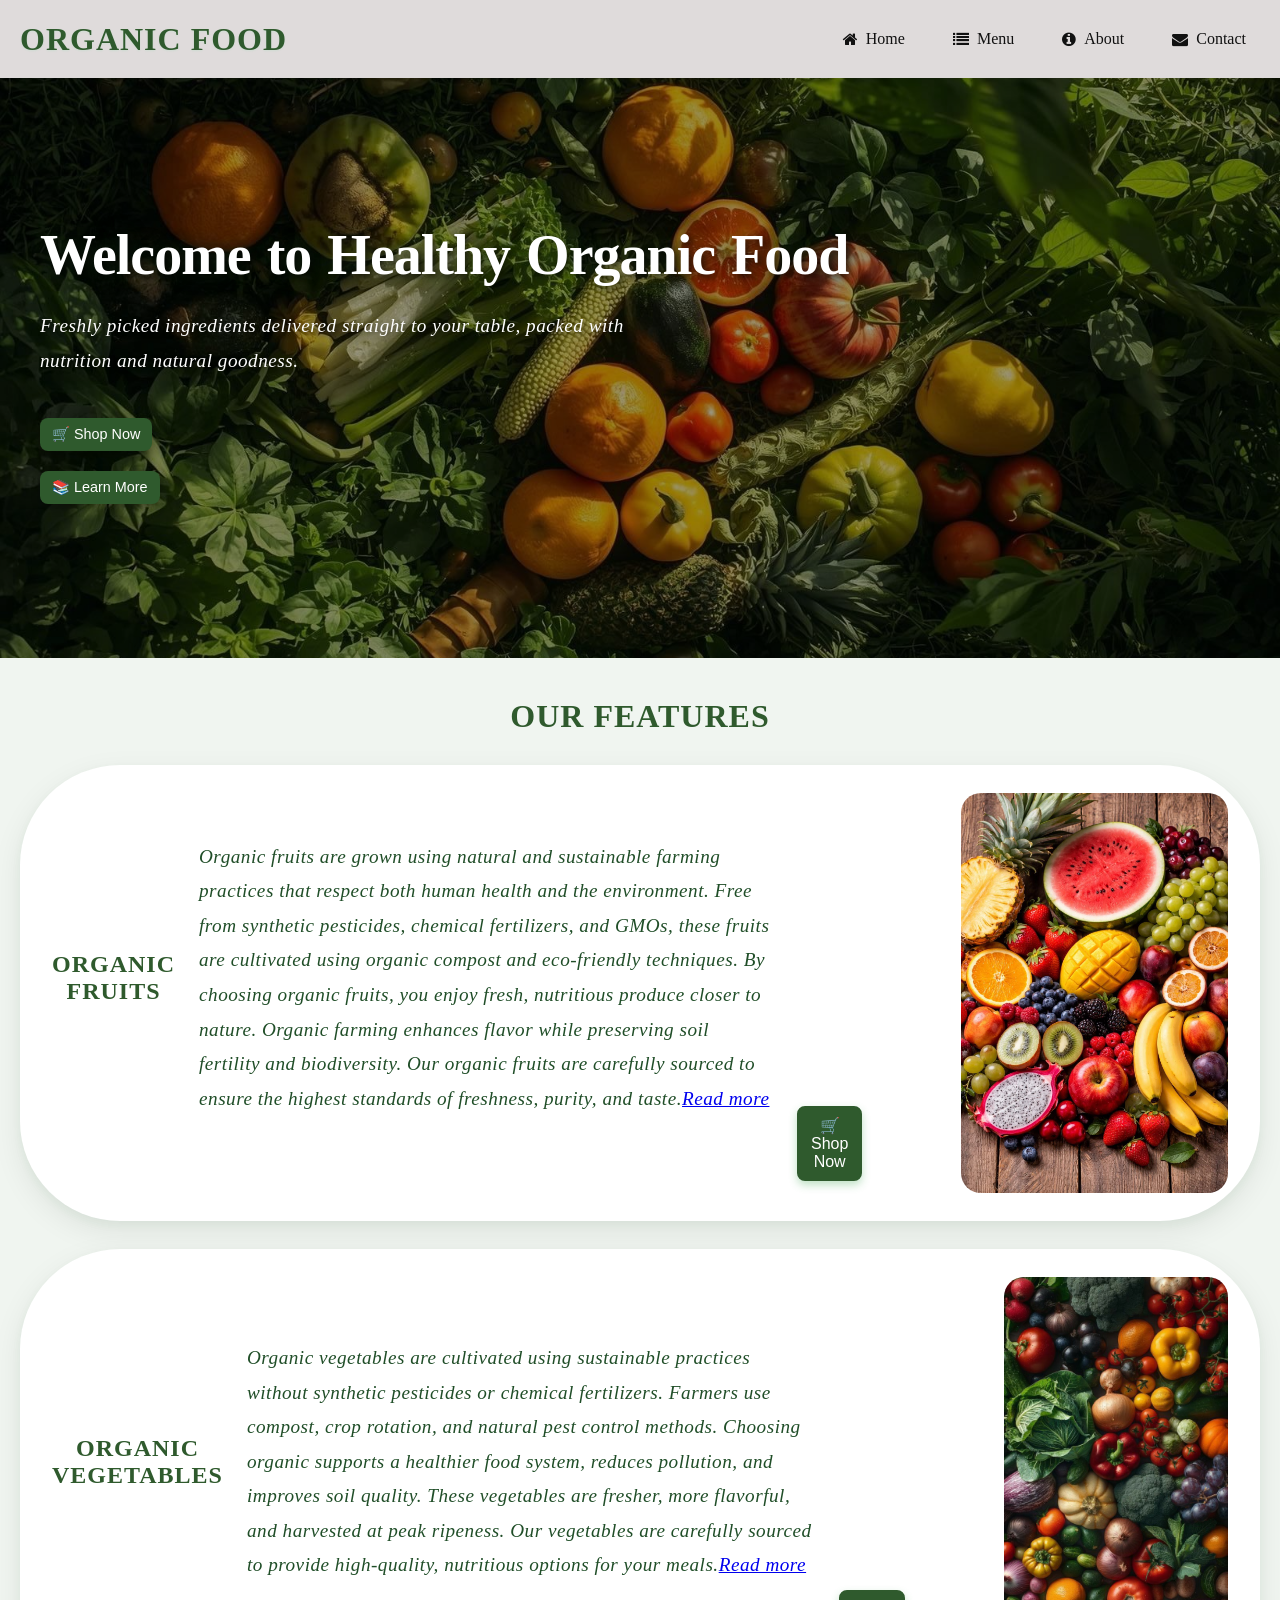
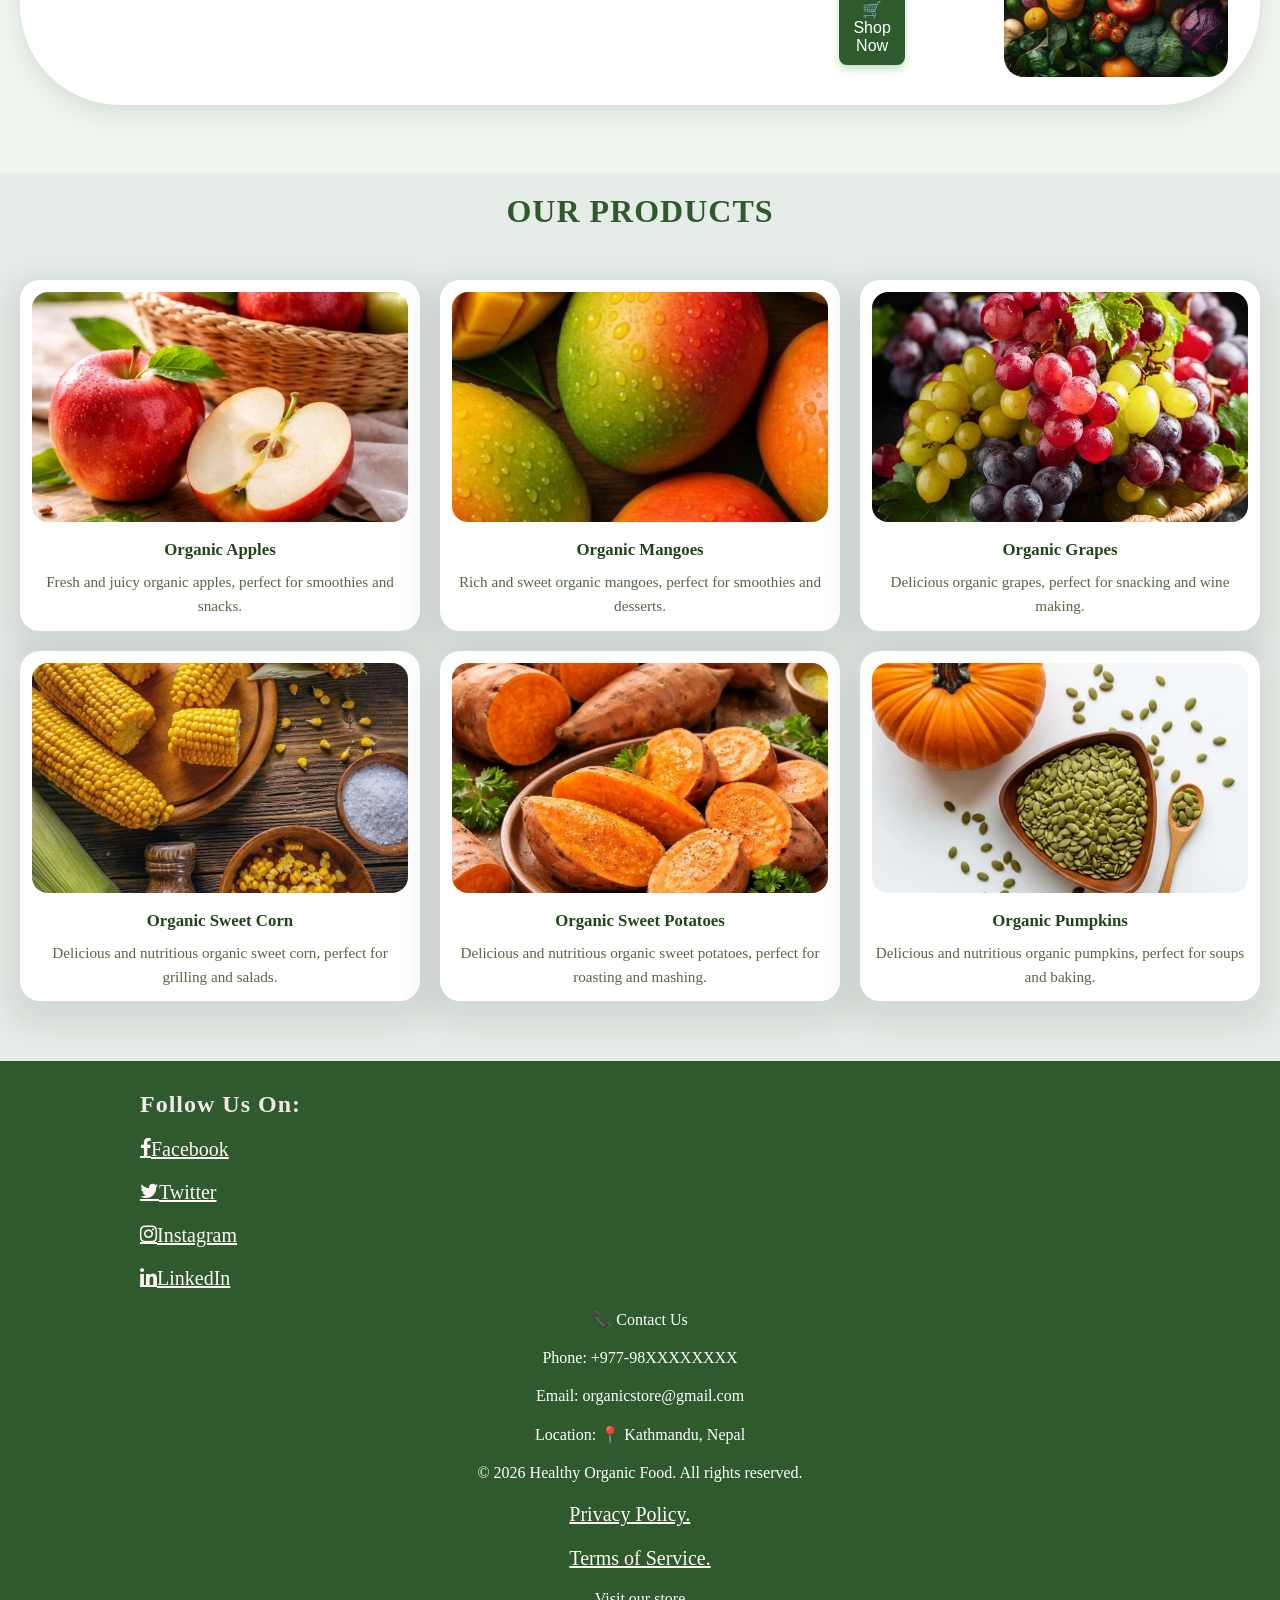
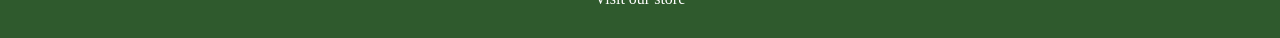
==== food website/index.html @ 2adfb63e "Add files via upload" ====
<!DOCTYPE html>
<html lang="en">
<head>
    <meta charset="UTF-8">
    <meta name="viewport" content="width=device-width, initial-scale=1.0">
    <title>Food website of Darsu</title>
    <link rel="stylesheet" href="style.css">
    <link rel="stylesheet" href="https://cdnjs.cloudflare.com/ajax/libs/font-awesome/4.7.0/css/font-awesome.min.css">
</head>
<body>

    <header>
        <div class="container">
            <div class="logo">
                <h1>Organic Food</h1>
            </div>
            <nav>
                <ul>
                    <li><a href="#"><i class="fa fa-home"></i> Home</a></li>
                    <li><a href="#"><i class="fa fa-list"></i> Menu</a></li>
                    <li><a href="#"><i class="fa fa-info-circle"></i> About</a></li>
                    <li><a href="#"><i class="fa fa-envelope"></i> Contact</a></li>
                </ul>
            </nav>
        </div>
    </header>


    <section class="hero">
        <div class="container">
            <h1>Welcome to Healthy Organic Food</h1>
            <p>Freshly picked ingredients delivered straight to your table, packed with nutrition and natural goodness.</p>
            <a href="#" class="btn">
                <button>🛒 Shop Now</button>
            </a>
            <a href="#" class="btn">
                <button>📚 Learn More</button>
            </a>
            <img src="healty food.jpeg" alt="Fresh organic vegetables" class="hero-image">
        </div>
    </section>

    <section class="features">
    <div class="features-container">
        <h2>Our Features</h2>
        <div class="features-cart">
            <h3>Organic Fruits</h3>
            <p>
                Organic fruits are grown using natural and sustainable farming practices that respect both human health and the environment. Free from synthetic pesticides, chemical fertilizers, and GMOs, these fruits are cultivated using organic compost and eco-friendly techniques.

                By choosing organic fruits, you enjoy fresh, nutritious produce closer to nature. Organic farming enhances flavor while preserving soil fertility and biodiversity.

                Our organic fruits are carefully sourced to ensure the highest standards of freshness, purity, and taste.<a href="#">Read more</a>
            </p>
            <a href="#" class="btn"><button>🛒Shop Now</button></a>
            <img src="Fruitssss.jpeg" alt="Fresh organic fruits" class="features-image">
        </div>

        <div class="features-cart">
            <h3>Organic Vegetables</h3>
            <p>
                Organic vegetables are cultivated using sustainable practices without synthetic pesticides or chemical fertilizers. Farmers use compost, crop rotation, and natural pest control methods.

                Choosing organic supports a healthier food system, reduces pollution, and improves soil quality. These vegetables are fresher, more flavorful, and harvested at peak ripeness.

                Our vegetables are carefully sourced to provide high-quality, nutritious options for your meals.<a href="#">Read more</a>
            </p>
            <a href="#" class="btn"><button>🛒Shop Now</button></a>
            <img src="Vegatblesssssss.jpeg" alt="Fresh organic vegetables" class="features-image">
        </div>
    </div>
</section>

<section class="product">
    <div class="container">
        <h2>Our Products</h2>
        <div class="product-list">
            <div class="product-Cart">
                <img src="Apple.jpeg" alt="Organic Apples">
                <h3>Organic Apples</h3>
                <p>Fresh and juicy organic apples, perfect for smoothies and snacks.</p>
            </div>
            <div class="product-Cart">
                <img src="Mango.jpeg" alt="Organic Mangoes">
                <h3>Organic Mangoes</h3>
                <p>Rich and sweet organic mangoes, perfect for smoothies and desserts.</p>
            </div>
            <div class="product-Cart">
                <img src="Graps.jpeg" alt="Organic Grapes">
                <h3>Organic Grapes</h3>
                <p>Delicious organic grapes, perfect for snacking and wine making.</p>
            </div>
            <div class="product-Cart">
                <img src="sweet corn.jpeg" alt="Organic Sweet Corn">
                <h3>Organic Sweet Corn</h3>
                <p>Delicious and nutritious organic sweet corn, perfect for grilling and salads.</p>
            </div>
            <div class="product-Cart">
                <img src="sweet patato.jpeg" alt="Organic Sweet Potatoes">
                <h3>Organic Sweet Potatoes</h3>
                <p>Delicious and nutritious organic sweet potatoes, perfect for roasting and mashing.</p>
            </div>
            <div class="product-Cart">
                <img src="pumkin.jpeg" alt="Organic Pumpkins">
                <h3>Organic Pumpkins</h3>
                <p>Delicious and nutritious organic pumpkins, perfect for soups and baking.</p>
            </div>
        </div>
    </div>
</section>


<footer>
    <div class="footer">
        <div class="social-media">
            <h2>Follow Us On: </h2>

            <a href="#"><i class="fa fa-facebook"></i> Facebook</a>
            <a href="#"><i class="fa fa-twitter"></i> Twitter</a>
            <a href="#"><i class="fa fa-instagram"></i> Instagram</a>
            <a href="#"><i class="fa fa-linkedin"></i> LinkedIn</a>

            <div class="contact-info">
                <p>📞 Contact Us</p>
                <p>Phone: +977-98XXXXXXXX</p>
                <p>Email: organicstore@gmail.com</p>
                <p>Location: 📍 Kathmandu, Nepal</p>
            </div>

            <p>&copy; 2026 Healthy Organic Food. All rights reserved.</p>

            <div class="legal-links">

            <a href="#">Privacy Policy.</a>
            <a href="#">Terms of Service.</a>
            </div>
            <p>Visit our store</p>
        </div>
    </div>
</footer>


</body>
</html>
---- food website/style.css ----
/* for whole page */
* {
    margin: 0;
    padding: 0;
    box-sizing: border-box;
}
body {
    background-color: #e6ece7;
}

/* Header section css */
header {
    background-color: #dfdbdb;
    box-shadow: 0 2px 4px 10pxpxrgba(236, 232, 232, 0.1);
}
.container {
    display: flex;
    justify-content: space-between;
    align-items: center;
    padding: 20px;
}
.logo h1 {
    color: #2f5a2d;
    margin: 0;
    font-size: 2rem;
    font-weight: 700;
    font-family: 'Georgia', 'Times New Roman', serif;
    letter-spacing: 1px;
    text-transform: uppercase;
    cursor: pointer;
    transition: all 0.3s ease;
    text-shadow: 0 1px 2px rgba(72, 232, 136, 0.1);
}
.logo h1:hover {
    color: #1a3d1f;
    transform: scale(1.05);
    text-shadow: 0 2px 4px rgba(0, 0, 0, 0.2);
}
nav {
    padding: 0;
}
nav ul {
    display: flex;
    gap: 20px;
    list-style: none;
    margin: 0;
    padding: 0;
    align-items: center;
}
nav li {
    margin: 0;
    border-radius: 20px;
    transition: background-color 0.3s ease;
}
nav li:hover {
    background-color: rgba(80, 187, 83, 0.5);
}
nav a {
    display: inline-flex;
    align-items: center;
    gap: 8px;
    padding: 10px 14px;
    color: #111;
    text-decoration: none;
    border-radius: 8px;
    transition: color 0.3s ease;
}
nav a:hover {
    color: #2f5a2d;
}

/* Hero Section */
/* for image */
.hero {
    background: url('healty food.jpeg') center/cover no-repeat;
    min-height: 580px;
    display: flex;
    align-items: center;
    justify-content: flex-start;
    position: relative;
}
/* Dark overlay layer - makes background image darker so white text is readable */
.hero::before {
    content: '';
    position: absolute;
    top: 0;
    left: 0;
    right: 0;
    bottom: 0;
    background: rgba(0, 0, 0, 0.4);  /* 40% black transparency */
    z-index: 1;  /* Sits on top of background image */
}

/* Position text and buttons on top of the dark overlay */
.hero .container {
    position: relative;
    z-index: 2;  /* Sits above the dark overlay */
    display: flex;
    flex-direction: column;  /* Stack items vertically */
    align-items: flex-start;  /* Align text to the left */
    justify-content: center;  /* Center vertically on page */
    text-align: left;
    padding: 40px;  /* Space around content */
}
/* h1 and p */
.hero h1 {
    color: #fff;
    font-size: 3.5rem;
    margin-bottom: 20px;
    font-family: 'Playfair Display', serif;
    font-weight: 900;
    letter-spacing: -1px;
    line-height: 1.2;
    text-shadow: 3px 3px 6px rgba(0, 0, 0, 0.6), 0 0 20px rgba(47, 90, 45, 0.4);
    word-spacing: 3px;
}
.hero p {
    color: #fff;
    font-size: 1.2rem;
    margin-bottom: 30px;
    max-width: 600px;
    font-family: 'Lora', serif;
    font-weight: 500;
    line-height: 1.8;
    letter-spacing: 0.5px;
    text-shadow: 2px 2px 4px rgba(0, 0, 0, 0.5);
    font-style: italic;
}
/* for buttons */
.hero .btn {
    display: inline-block;
    margin: 10px 15px 10px 0;
}
.hero .btn button {
    background-color: #2f5a2d;
    color: white;
    padding: 8px 12px;
    border: none;
    border-radius: 8px;
    font-size: 0.9rem;
    cursor: pointer;
    transition: all 0.3s ease;
    box-shadow: 0 4px 8px rgba(0, 0, 0, 0.3);
}
.hero .btn button:hover {
    background-color: #1a3d1f;
    transform: translateY(-2px);
    box-shadow: 0 6px 12px rgba(0, 0, 0, 0.4);
}

.hero-image {
    display: none;
}

.features {
    background-color: #f0f5f0;
    padding: 40px 20px;
}
.features h2{
    color: #2f5a2d;
    margin: 0 0 30px 0;
    font-size: 2rem;
    font-weight: 700;
    font-family: 'Georgia', 'Times New Roman', serif;
    letter-spacing: 1px;
    text-transform: uppercase;
    text-align: center;
    transition: all 0.3s ease;
}
.features h2:hover{
    color: #1a3d1f;
    transform: scale(1.03);
    text-shadow: 0 2px 4px rgba(0, 0, 0, 0.15);
}

/* Product cards row:  */
.features-list {
    display: flex;
    flex-wrap: wrap;
    gap: 30px;
    justify-content: flex-start;
    margin-top: 50px;
    padding: 0;
    list-style: none;
    
    /* Subtle animation on children when they appear */
    animation: fadeInUp 0.6s ease forwards;
}

.features-list > * {
    transition: all 0.4s cubic-bezier(0.4, 0, 0.2, 1);
}

.features-list > *:hover {
    transform: translateY(-8px);
}

/* Optional smooth entrance animation */
@keyframes fadeInUp {
    from {
        opacity: 0;
        transform: translateY(30px);
    }
    to {
        opacity: 1;
        transform: translateY(0);
    }
}

.features-cart {
    display: flex;
    align-items: center;
    gap: 24px;
    background: #ffffff;
    border-radius: 100px;
    padding: 28px 32px;
    box-shadow: 0 10px 30px rgba(0, 0, 0, 0.08),
                0 4px 10px rgba(47, 162, 57, 0.05);
    margin-bottom: 28px;
    max-width: 100%;
    transition: all 0.4s cubic-bezier(0.4, 0, 0.2, 1);
    border: 1px solid 10px rgba(123, 229, 144, 0.04);
}

.features-cart img {
   width: 400px;
    height: 400px;
    object-fit: cover;
    border-radius: 20px;
}


.features-cart p {
    color: #204e28;
    font-size: 1.2rem;
    margin-bottom: 30px;
    max-width: 600px;
    font-family: 'Lora', serif;
    font-weight: 500;
    line-height: 1.8;
    letter-spacing: 0.5px;
    font-style: italic;
}

.features-cart .btn {
    display: inline-block;
    margin: 10px 15px 10px 0;
    padding-top: 300px;
    padding-right: 60px;
}
.features-cart .btn button {
    background-color: #2f5a2d;
    color: white;
    padding: 8px 12px;
    border: 2px solid #2f5a2d;
    border-radius: 8px;
    font-size: 1rem;
    cursor: pointer;
    transition: all 0.3s ease;
    box-shadow: 0 4px 8px rgba(42, 157, 63, 0.3);
    align-items: center;
}
.features-cart .btn button:hover {
    background-color: #1a3d1f;
    transform: translateY(-2px);
    box-shadow: 0 6px 12px rgba(42, 157, 63, 0.3);
}

.features h3 {
    color: #2f5a2d;
    margin: 0 0 30px 0;
    font-size: 1.5rem;
    font-weight: 700;
    font-family: 'Georgia', 'Times New Roman', serif;
    letter-spacing: 1px;
    text-transform: uppercase;
    text-align: center;
    transition: all 0.3s ease;
   
}


/* Product section */ /*h2 desegning */
.product .container {
    display: flex;
    flex-direction: column;
    align-items: center;
    gap: 20px;
}

.product h2 {
    color: #2f5a2d;
    margin: 0;
    font-size: 2rem;
    font-weight: 700;
    font-family: 'Georgia', 'Times New Roman', serif;
    letter-spacing: 1px;
    text-transform: uppercase;
    text-align: center;
    transition: all 0.3s ease;
}
.product h2:hover {
    color: #1a3d1f;
    transform: scale(1.03);
    text-shadow: 0 2px 4px rgba(0, 0, 0, 0.15);
}

/* Product cards row:  */
.product-list {
    display: flex;
    flex-wrap: wrap;
    gap: 20px;
    justify-content: center;
    margin-top: 30px;
}

.product-Cart {
    flex: 1 1 calc(33.333% - 20px);
    background-color: #ffffff;
    border-radius: 20px;
    padding: 12px;
    box-shadow: 0 12px 28px 15px rgba(0, 0, 0, 0.08);
    text-align: center;
    transition: all 0.3s ease;
}

.product-Cart:hover {
    background-color: rgba(76, 175, 80, 0.15);
    transform: translateY(-8px) scale(1.02);
    box-shadow: 0 25px 50px 10px rgba(47, 90, 45, 0.2);
    border: 2px solid rgba(76, 175, 80, 0.3);
}

.product-Cart img {
    width: 100%;
    height: 230px;
    object-fit: cover;
    border-radius: 16px;
    margin-bottom: 14px;
    
}

.product-Cart h3 {
    margin-bottom: 10px;
    font-size: 1.05rem;
    color: #1f4518;
}

.product-Cart p {
    color: #556644;
    line-height: 1.6;
    font-size: 0.95rem;
}

@media (max-width: 900px) {
    .product-Cart {
        flex: 1 1 calc(50% - 20px);
    }
}

@media (max-width: 620px) {
    .product-list {
        flex-direction: column;
    }
    .product-Cart {
        flex: 1 1 100%;
    }
}
/* Main footer */
footer {
    background-color: #2f5a2d;
    color: white;
    padding: 30px 20px;
    text-align: center;
}

/* Main footer */
footer {
    background-color: #2f5a2d;
    color: white;
    padding: 30px 20px;
    text-align: center;
    margin-top: 40px;
}

.footer {
    max-width: 1000px;
    margin: auto;
}

.social-media h2 {
    color: #f1e9e9;
    font-size: 24px;
    font-weight: 600;
    margin-bottom: 15px;
    letter-spacing: 1px;
    font-family: 'Georgia', 'Times New Roman', serif;
    text-align: left;
}
.social-media a {
    display: flex;
    color: #fff6f6;
    font-size: 20px;
    transition: color 0.3s ease;
    justify-content: flex-start;
    margin-top: 20px;
}

.social-media a:hover {
    color: #a8d5a8;
}

.legal-links {
    display: inline-block;
    justify-content: center;
    margin: 0;
    padding: 0;
    line-height: 1.2;
}

.footer p {
    padding-top: 20px;
}
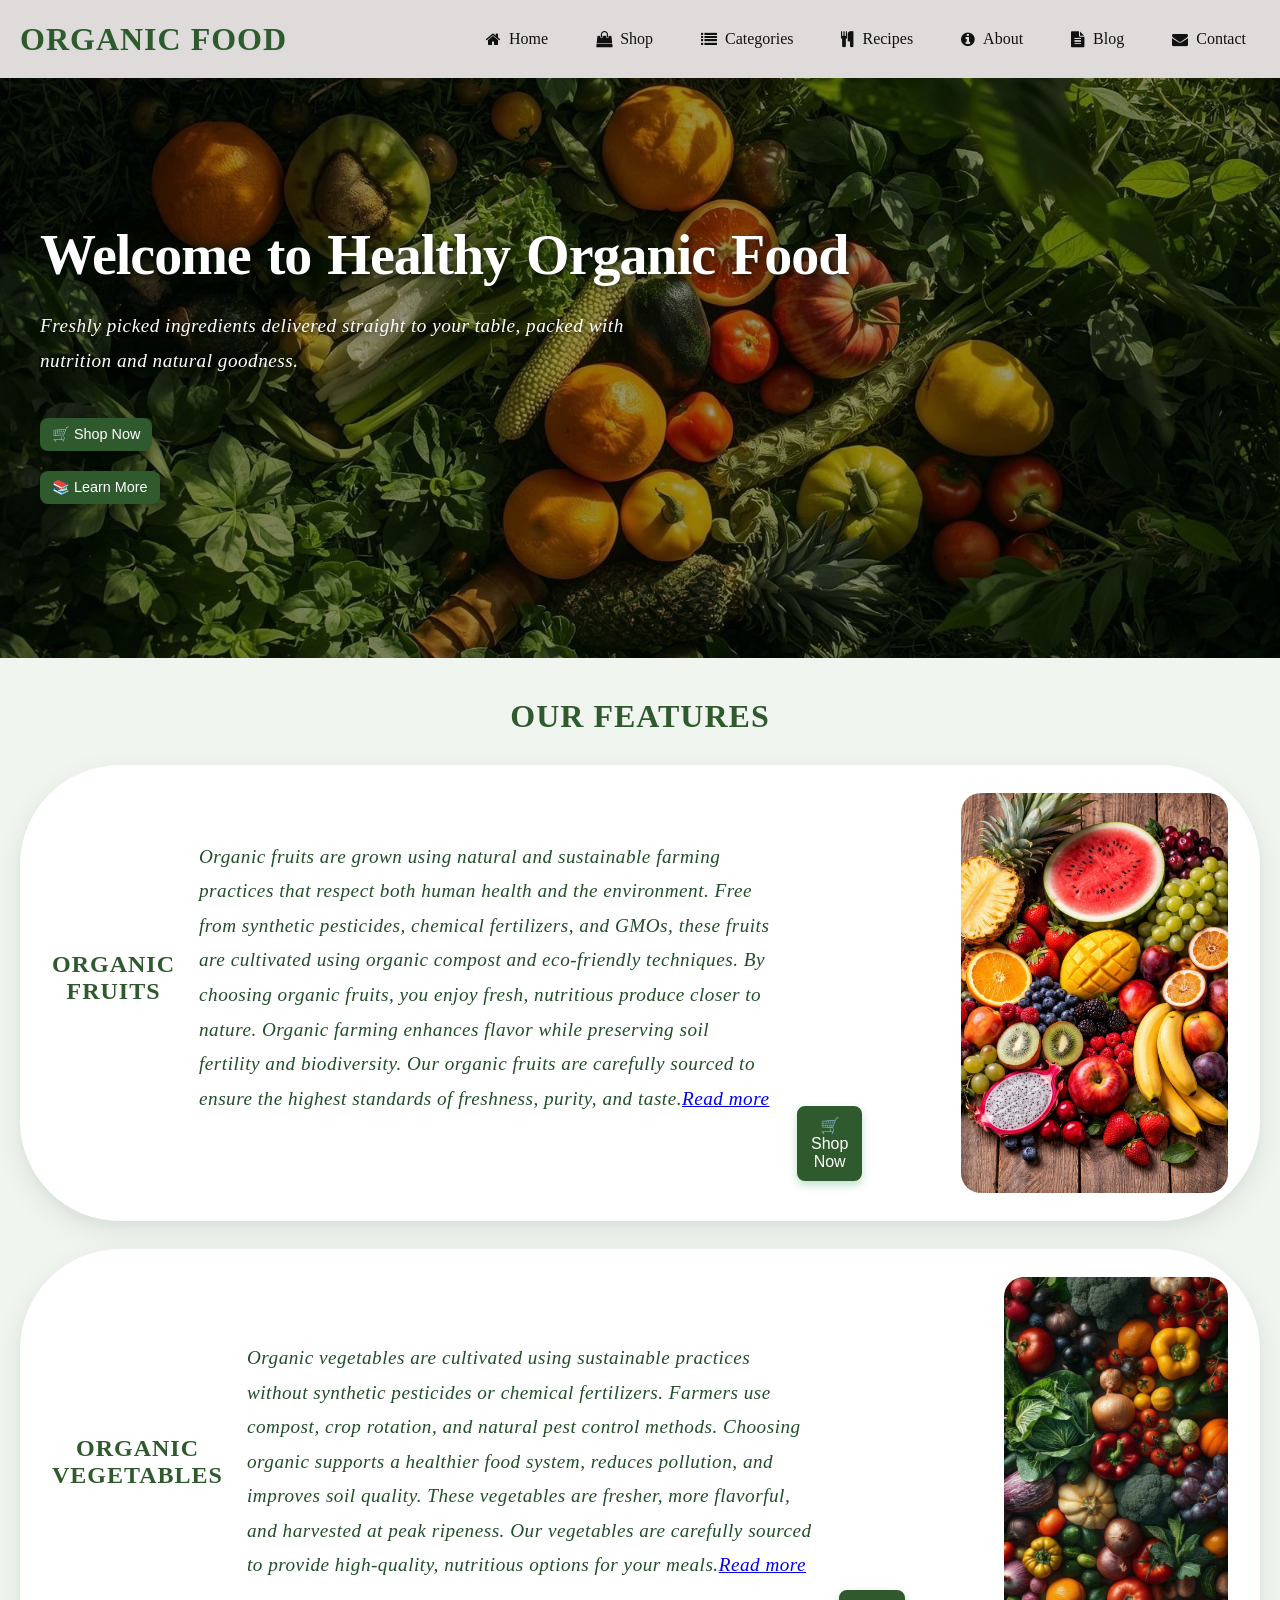
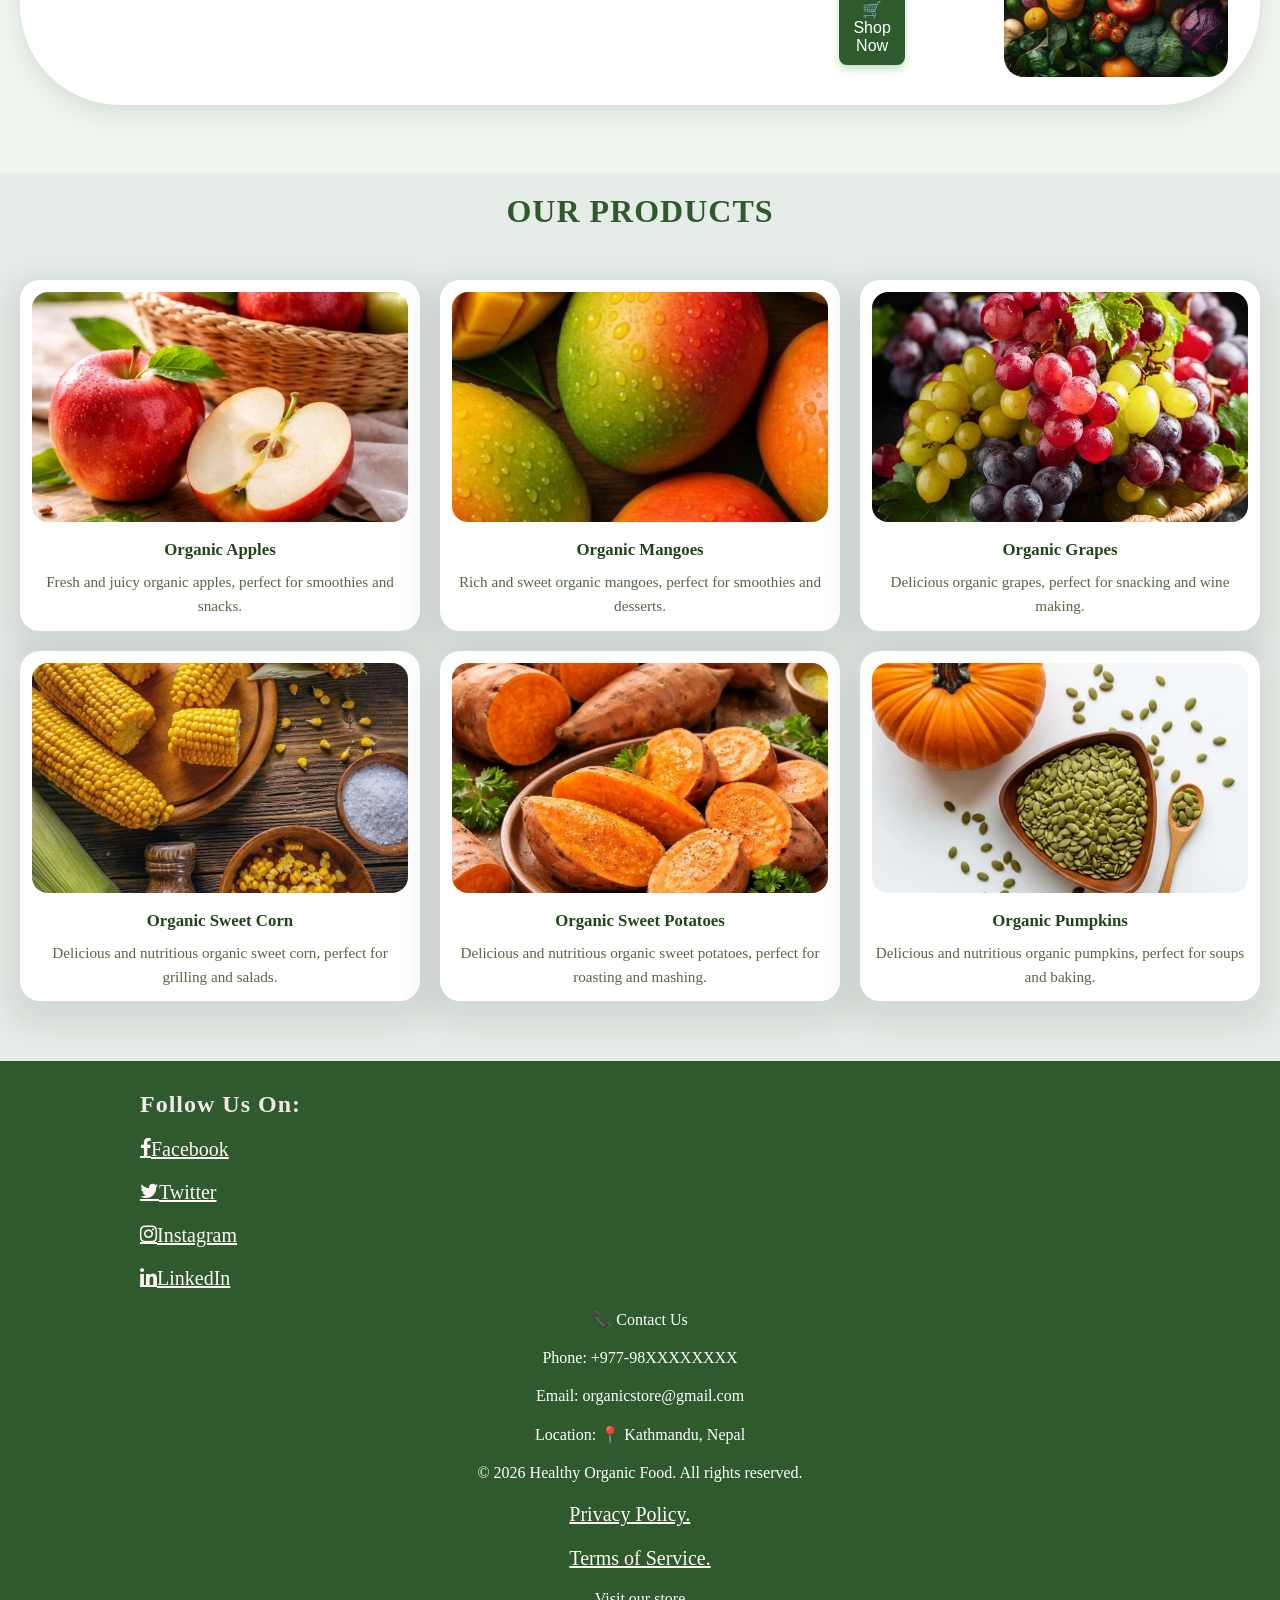
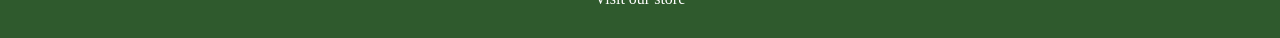
==== commit 03e0b2f8: "Updated index.html" ====
--- a/food website/index.html
+++ b/food website/index.html
@@ -16,9 +16,12 @@
             </div>
             <nav>
                 <ul>
-                    <li><a href="#"><i class="fa fa-home"></i> Home</a></li>
-                    <li><a href="#"><i class="fa fa-list"></i> Menu</a></li>
+                   <li><a href="#"><i class="fa fa-home"></i> Home</a></li>
+                    <li><a href="#"><i class="fa fa-shopping-bag"></i> Shop</a></li>
+                    <li><a href="#"><i class="fa fa-list"></i> Categories</a></li>
+                    <li><a href="#"><i class="fa fa-cutlery"></i> Recipes</a></li>
                     <li><a href="#"><i class="fa fa-info-circle"></i> About</a></li>
+                    <li><a href="#"><i class="fa fa-file-text"></i> Blog</a></li>
                     <li><a href="#"><i class="fa fa-envelope"></i> Contact</a></li>
                 </ul>
             </nav>
